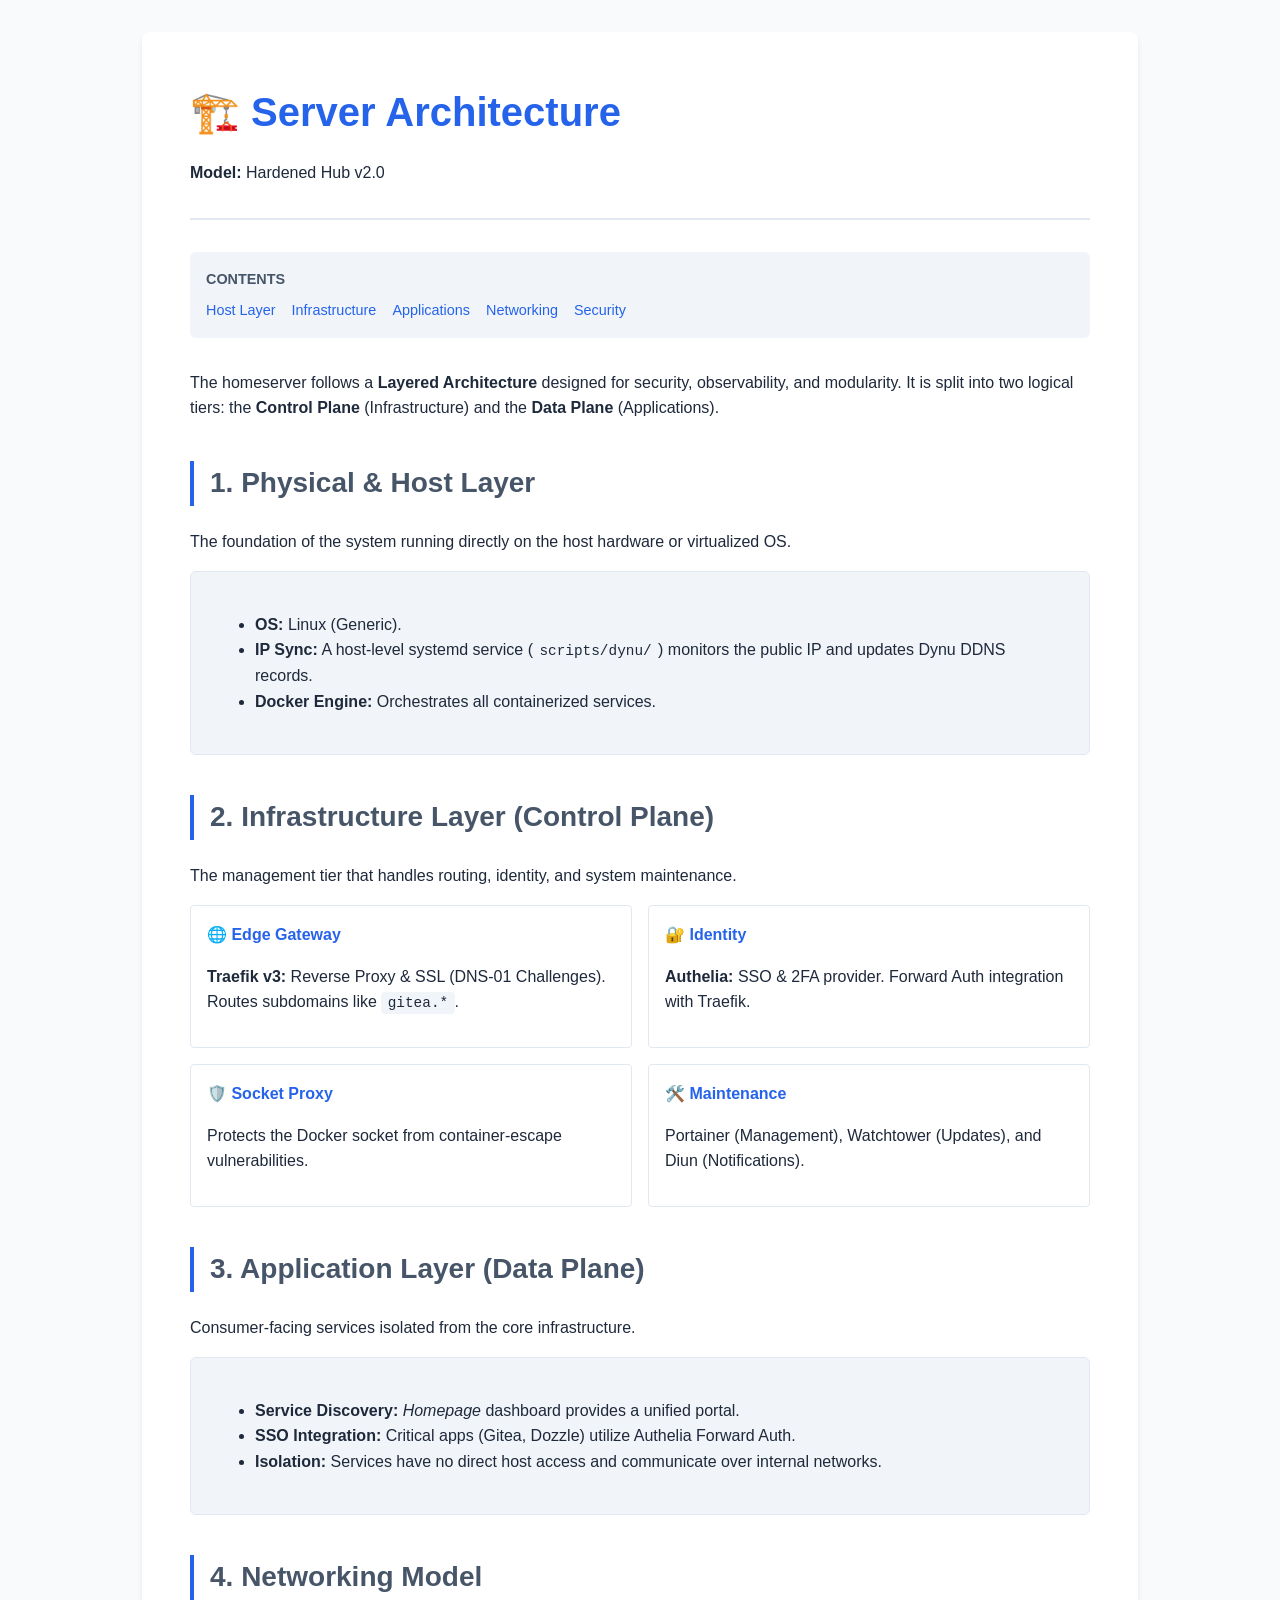
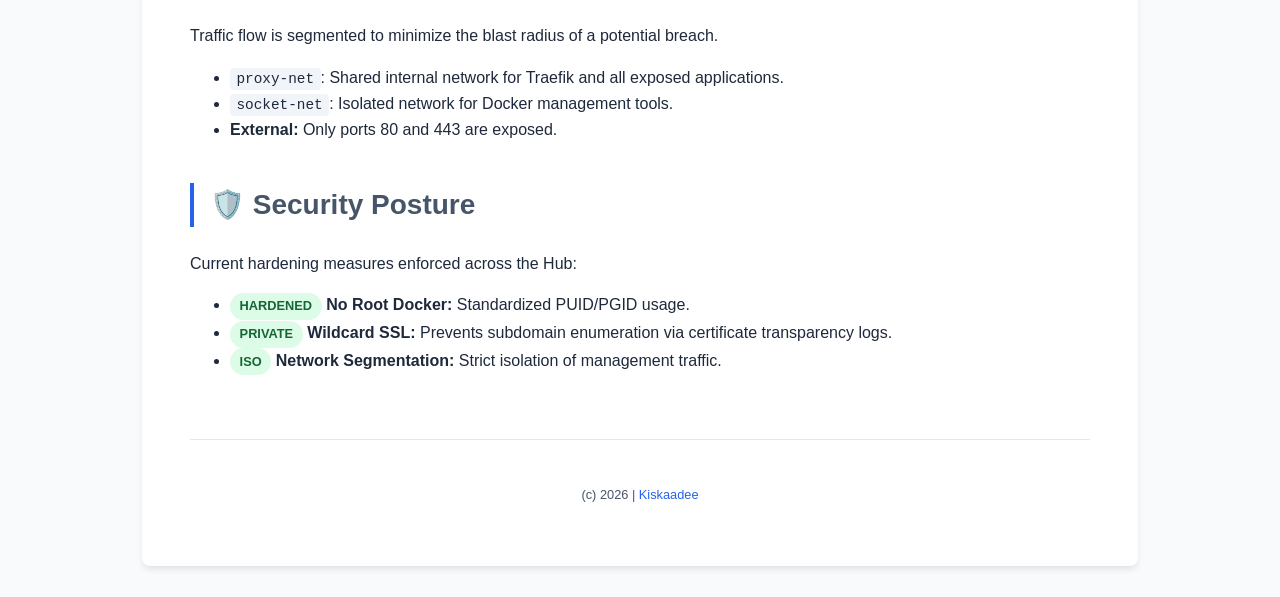
==== docs/architecture.html @ ecedf018 "docs: migrate to semantic HTML documentation v1 - Replaced all Markdown files in docs/ with structur" ====
<!DOCTYPE html>
<html lang="en">
<head>
    <meta charset="UTF-8">
    <meta name="viewport" content="width=device-width, initial-scale=1.0">
    <title>Server Architecture | Hardened Hub</title>
    <link rel="stylesheet" href="style.css">
</head>
<body>

<main>
    <header>
        <h1>🏗️ Server Architecture</h1>
        <p><strong>Model:</strong> Hardened Hub v2.0</p>
    </header>

    <nav>
        <h4>Contents</h4>
        <ul>
            <li><a href="#physical">Host Layer</a></li>
            <li><a href="#infra">Infrastructure</a></li>
            <li><a href="#apps">Applications</a></li>
            <li><a href="#network">Networking</a></li>
            <li><a href="#security">Security</a></li>
        </ul>
    </nav>

    <p>The homeserver follows a <strong>Layered Architecture</strong> designed for security, observability, and modularity. It is split into two logical tiers: the <strong>Control Plane</strong> (Infrastructure) and the <strong>Data Plane</strong> (Applications).</p>

    <section id="physical">
        <h2>1. Physical & Host Layer</h2>
        <p>The foundation of the system running directly on the host hardware or virtualized OS.</p>
        <div class="layer-box">
            <ul>
                <li><strong>OS:</strong> Linux (Generic).</li>
                <li><strong>IP Sync:</strong> A host-level systemd service (<code>scripts/dynu/</code>) monitors the public IP and updates Dynu DDNS records.</li>
                <li><strong>Docker Engine:</strong> Orchestrates all containerized services.</li>
            </ul>
        </div>
    </section>

    <section id="infra">
        <h2>2. Infrastructure Layer (Control Plane)</h2>
        <p>The management tier that handles routing, identity, and system maintenance.</p>
        
        <div class="grid">
            <article class="card">
                <h4>🌐 Edge Gateway</h4>
                <p><strong>Traefik v3:</strong> Reverse Proxy & SSL (DNS-01 Challenges). Routes subdomains like <code>gitea.*</code>.</p>
            </article>
            <article class="card">
                <h4>🔐 Identity</h4>
                <p><strong>Authelia:</strong> SSO & 2FA provider. Forward Auth integration with Traefik.</p>
            </article>
            <article class="card">
                <h4>🛡️ Socket Proxy</h4>
                <p>Protects the Docker socket from container-escape vulnerabilities.</p>
            </article>
            <article class="card">
                <h4>🛠️ Maintenance</h4>
                <p>Portainer (Management), Watchtower (Updates), and Diun (Notifications).</p>
            </article>
        </div>
    </section>

    <section id="apps">
        <h2>3. Application Layer (Data Plane)</h2>
        <p>Consumer-facing services isolated from the core infrastructure.</p>
        <div class="layer-box">
            <ul>
                <li><strong>Service Discovery:</strong> <em>Homepage</em> dashboard provides a unified portal.</li>
                <li><strong>SSO Integration:</strong> Critical apps (Gitea, Dozzle) utilize Authelia Forward Auth.</li>
                <li><strong>Isolation:</strong> Services have no direct host access and communicate over internal networks.</li>
            </ul>
        </div>
    </section>

    <section id="network">
        <h2>4. Networking Model</h2>
        <p>Traffic flow is segmented to minimize the blast radius of a potential breach.</p>
        <ul>
            <li><code>proxy-net</code>: Shared internal network for Traefik and all exposed applications.</li>
            <li><code>socket-net</code>: Isolated network for Docker management tools.</li>
            <li><strong>External:</strong> Only ports 80 and 443 are exposed.</li>
        </ul>
    </section>

    <section id="security">
        <h2>🛡️ Security Posture</h2>
        <p>Current hardening measures enforced across the Hub:</p>
        <ul>
            <li><span class="badge badge-success">HARDENED</span> <strong>No Root Docker:</strong> Standardized PUID/PGID usage.</li>
            <li><span class="badge badge-success">PRIVATE</span> <strong>Wildcard SSL:</strong> Prevents subdomain enumeration via certificate transparency logs.</li>
            <li><span class="badge badge-success">ISO</span> <strong>Network Segmentation:</strong> Strict isolation of management traffic.</li>
        </ul>
    </section>

    <footer>
        <p>(c) 2026 | <a href="https://roadtotech.me">Kiskaadee</a></p>
    </footer>
</main>

</body>
</html>
---- docs/style.css ----
:root {
    --primary: #2563eb;
    --secondary: #475569;
    --bg: #f8fafc;
    --text: #1e293b;
    --border: #e2e8f0;
    --accent: #f1f5f9;
    --success: #166534;
    --success-bg: #dcfce7;
    --warning: #9a3412;
    --warning-bg: #ffedd5;
}

body {
    font-family: -apple-system, BlinkMacSystemFont, "Segoe UI", Roboto, Helvetica, Arial, sans-serif;
    line-height: 1.6;
    color: var(--text);
    background: var(--bg);
    margin: 0;
    padding: 2rem;
}

main {
    max-width: 900px;
    margin: 0 auto;
    background: white;
    padding: 3rem;
    border-radius: 8px;
    box-shadow: 0 4px 6px -1px rgb(0 0 0 / 0.1);
}

header {
    border-bottom: 2px solid var(--border);
    margin-bottom: 2rem;
    padding-bottom: 1rem;
}

h1 { font-size: 2.5rem; color: var(--primary); margin: 0; }
h2 { font-size: 1.75rem; color: var(--secondary); margin-top: 2.5rem; border-left: 4px solid var(--primary); padding-left: 1rem; }
h3 { font-size: 1.25rem; color: var(--text); margin-top: 1.5rem; }

code {
    background: var(--accent);
    padding: 0.2rem 0.4rem;
    border-radius: 4px;
    font-family: ui-monospace, SFMono-Regular, Menlo, Monaco, Consolas, monospace;
    font-size: 0.9em;
}

pre {
    background: #1e293b;
    color: #f8fafc;
    padding: 1.5rem;
    border-radius: 6px;
    overflow-x: auto;
}

pre code {
    background: transparent;
    padding: 0;
    color: inherit;
}

.layer-box {
    background: var(--accent);
    padding: 1.5rem;
    border-radius: 6px;
    margin: 1rem 0;
    border: 1px solid var(--border);
}

nav {
    background: var(--accent);
    padding: 1rem;
    border-radius: 6px;
    margin-bottom: 2rem;
}

nav h4 { margin: 0 0 0.5rem 0; font-size: 0.9rem; text-transform: uppercase; color: var(--secondary); }
nav ul { list-style: none; padding: 0; margin: 0; display: flex; flex-wrap: wrap; gap: 1rem; font-size: 0.9rem; }
nav a { color: var(--primary); text-decoration: none; }
nav a:hover { text-decoration: underline; }

.grid { display: grid; grid-template-columns: 1fr 1fr; gap: 1rem; }
.card { border: 1px solid var(--border); padding: 1rem; border-radius: 4px; background: white; }
.card h4 { margin: 0 0 0.5rem 0; color: var(--primary); }

.badge {
    padding: 0.2rem 0.6rem;
    border-radius: 9999px;
    font-size: 0.8rem;
    font-weight: bold;
    display: inline-block;
}

.badge-success { background: var(--success-bg); color: var(--success); }
.badge-warning { background: var(--warning-bg); color: var(--warning); }

.status-list { list-style: none; padding: 0; }
.status-item { display: flex; align-items: center; gap: 0.5rem; margin-bottom: 0.5rem; }

footer { margin-top: 4rem; font-size: 0.8rem; color: var(--secondary); text-align: center; border-top: 1px solid var(--border); padding-top: 2rem; }
footer a { color: var(--primary); text-decoration: none; }
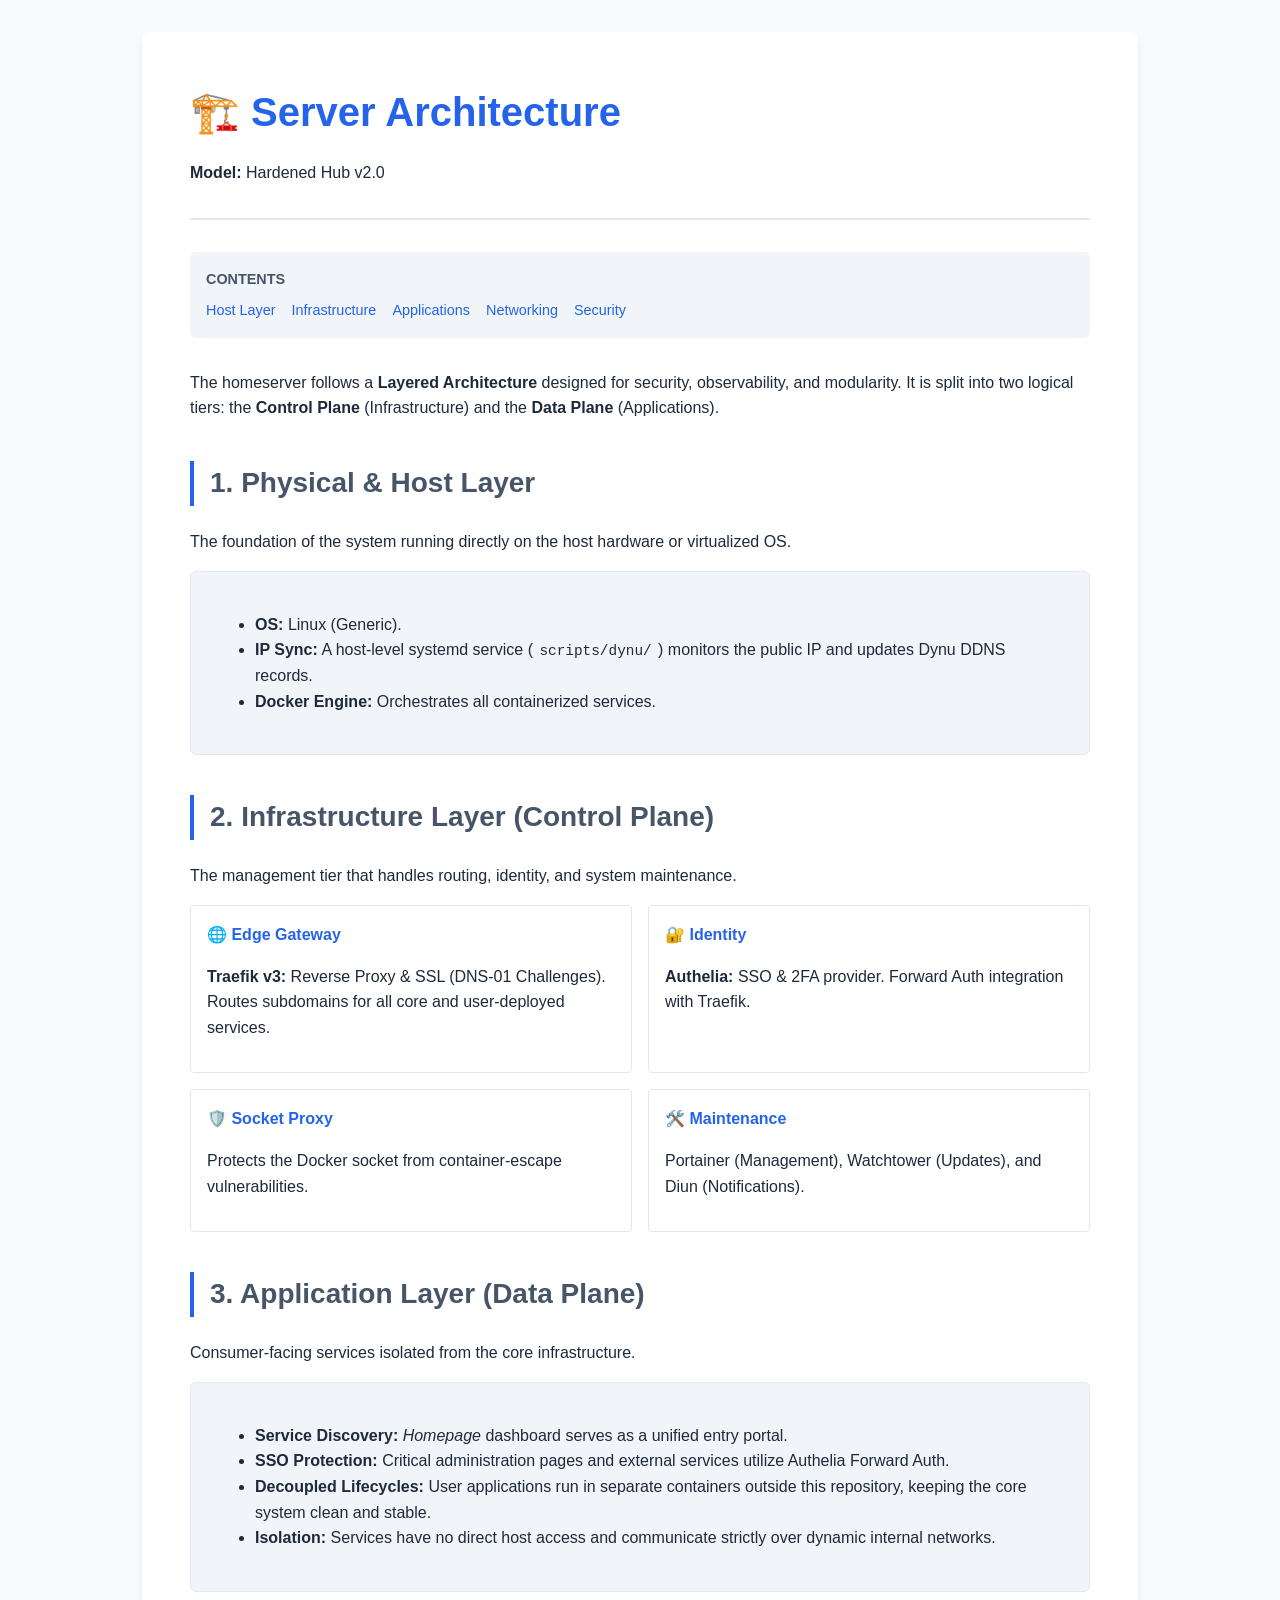
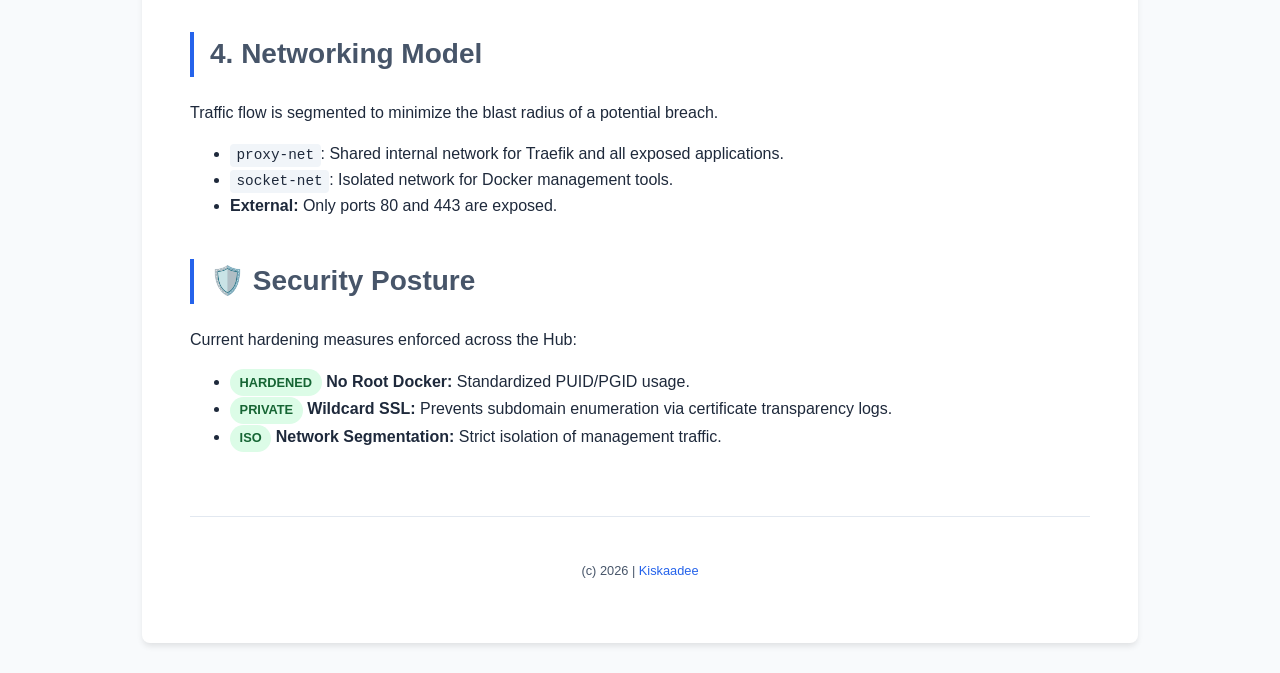
==== commit ef72e3ea: "refactor(core): decouple applications to separate deployments and streamline core control plane This" ====
--- a/docs/architecture.html
+++ b/docs/architecture.html
@@ -46,7 +46,7 @@
         <div class="grid">
             <article class="card">
                 <h4>🌐 Edge Gateway</h4>
-                <p><strong>Traefik v3:</strong> Reverse Proxy & SSL (DNS-01 Challenges). Routes subdomains like <code>gitea.*</code>.</p>
+                <p><strong>Traefik v3:</strong> Reverse Proxy & SSL (DNS-01 Challenges). Routes subdomains for all core and user-deployed services.</p>
             </article>
             <article class="card">
                 <h4>🔐 Identity</h4>
@@ -68,12 +68,14 @@
         <p>Consumer-facing services isolated from the core infrastructure.</p>
         <div class="layer-box">
             <ul>
-                <li><strong>Service Discovery:</strong> <em>Homepage</em> dashboard provides a unified portal.</li>
-                <li><strong>SSO Integration:</strong> Critical apps (Gitea, Dozzle) utilize Authelia Forward Auth.</li>
-                <li><strong>Isolation:</strong> Services have no direct host access and communicate over internal networks.</li>
+                <li><strong>Service Discovery:</strong> <em>Homepage</em> dashboard serves as a unified entry portal.</li>
+                <li><strong>SSO Protection:</strong> Critical administration pages and external services utilize Authelia Forward Auth.</li>
+                <li><strong>Decoupled Lifecycles:</strong> User applications run in separate containers outside this repository, keeping the core system clean and stable.</li>
+                <li><strong>Isolation:</strong> Services have no direct host access and communicate strictly over dynamic internal networks.</li>
             </ul>
         </div>
     </section>
+
 
     <section id="network">
         <h2>4. Networking Model</h2>
